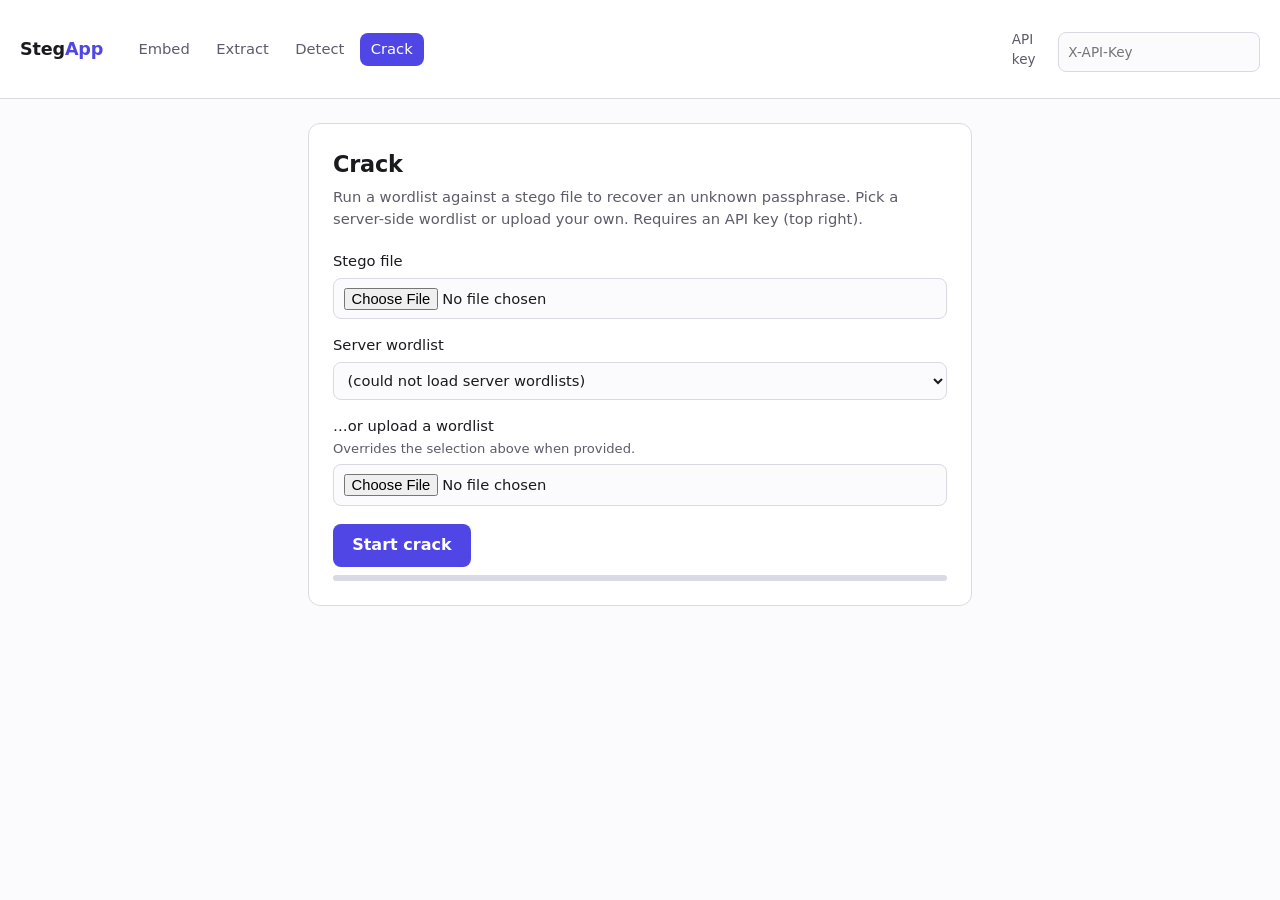
==== crack.html @ 4dad6a73 "StegApp: multi-page steganography GUI with mock API Front end for embed/extract/detect/crack operati" ====
<!doctype html>
<html lang="en"><head>
<meta charset="utf-8"><meta name="viewport" content="width=device-width,initial-scale=1">
<title>Crack — StegApp</title>
<link rel="stylesheet" href="style.css">
</head><body>
<header class="topbar">
  <a class="brand" href="index.html">Steg<span>App</span></a>
  <nav class="ops">
    <a href="embed.html">Embed</a>
    <a href="extract.html">Extract</a>
    <a href="detect.html">Detect</a>
    <a href="crack.html">Crack</a>
  </nav>
  <label class="apikey">API key
    <input type="password" id="apikey" autocomplete="off" placeholder="X-API-Key">
  </label>
</header>
<main>
<section class="panel">
  <h2>Crack</h2>
  <p class="lede">Run a wordlist against a stego file to recover an unknown passphrase.
     Pick a server-side wordlist or upload your own. Requires an API key (top right).</p>
  <form data-endpoint="/api/crack" data-mode="job">
    <label>Stego file
      <input type="file" name="stego" required>
    </label>
    <label>Server wordlist
      <select name="wordlist_name"></select>
    </label>
    <label>…or upload a wordlist
      <span class="hint">Overrides the selection above when provided.</span>
      <input type="file" name="wordlist" accept=".txt,.lst">
    </label>
    <div class="actions">
      <button class="btn">Start crack</button>
      <button type="button" class="btn ghost" data-cancel hidden>Cancel</button>
    </div>
    <div class="bar"><i></i></div>
    <p class="out" role="status"></p>
  </form>
</section>
</main>
<script src="common.js"></script>
</body></html>
---- style.css ----
:root {
  color-scheme: light dark;
  --bg: #fbfbfd;
  --panel: #ffffff;
  --ink: #1a1a1f;
  --muted: #5c5c6a;
  --line: #d9d9e3;
  --accent: #4f46e5;
  --accent-ink: #ffffff;
  --ok: #157f3b;
  --err: #c0362c;
  --radius: 12px;
}
@media (prefers-color-scheme: dark) {
  :root {
    --bg: #0f0f14;
    --panel: #1a1a22;
    --ink: #ececf1;
    --muted: #9a9aab;
    --line: #2d2d3a;
    --accent: #7c74ff;
    --accent-ink: #0f0f14;
  }
}
* { box-sizing: border-box; }
body {
  font-family: system-ui, -apple-system, Segoe UI, sans-serif;
  color: var(--ink);
  background: var(--bg);
  margin: 0;
  line-height: 1.5;
}
.topbar {
  display: flex;
  align-items: center;
  gap: 1rem;
  flex-wrap: wrap;
  padding: .75rem 1.25rem;
  border-bottom: 1px solid var(--line);
  background: var(--panel);
  position: sticky;
  top: 0;
  z-index: 10;
}
.brand {
  font-weight: 700;
  font-size: 1.1rem;
  letter-spacing: -0.01em;
  text-decoration: none;
  color: var(--ink);
  margin-right: .5rem;
}
.brand span { color: var(--accent); }
nav.ops { display: flex; gap: .25rem; flex-wrap: wrap; }
nav.ops a {
  text-decoration: none;
  color: var(--muted);
  padding: .35rem .7rem;
  border-radius: 8px;
  font-size: .92rem;
}
nav.ops a:hover { background: var(--line); color: var(--ink); }
nav.ops a.active { background: var(--accent); color: var(--accent-ink); }
.apikey {
  margin-left: auto;
  display: flex;
  align-items: center;
  gap: .4rem;
  font-size: .85rem;
  color: var(--muted);
}
.apikey input {
  width: 11rem;
  padding: .35rem .5rem;
  border: 1px solid var(--line);
  border-radius: 8px;
  background: var(--bg);
  color: var(--ink);
}
main {
  max-width: 44rem;
  margin: 0 auto;
  padding: 1.5rem 1.25rem 4rem;
}
.hero h1 { font-size: 1.8rem; margin: .5rem 0; letter-spacing: -0.02em; }
.hero p { color: var(--muted); max-width: 34rem; }
.grid {
  display: grid;
  grid-template-columns: repeat(auto-fit, minmax(13rem, 1fr));
  gap: 1rem;
  margin-top: 1.5rem;
}
.card {
  display: block;
  text-decoration: none;
  color: inherit;
  background: var(--panel);
  border: 1px solid var(--line);
  border-radius: var(--radius);
  padding: 1.1rem;
  transition: border-color .15s, transform .15s;
}
.card:hover { border-color: var(--accent); transform: translateY(-2px); }
.card h3 { margin: 0 0 .3rem; font-size: 1.05rem; }
.card h3 .ico { margin-right: .4rem; }
.card p { margin: 0; color: var(--muted); font-size: .9rem; }
.panel {
  background: var(--panel);
  border: 1px solid var(--line);
  border-radius: var(--radius);
  padding: 1.5rem;
}
.panel h2 { margin: 0 0 .25rem; font-size: 1.4rem; letter-spacing: -0.01em; }
.panel .lede { color: var(--muted); margin: 0 0 1.25rem; font-size: .92rem; }
label { display: block; margin: .9rem 0; font-size: .92rem; font-weight: 500; }
label .hint { display: block; font-weight: 400; color: var(--muted); font-size: .82rem; margin-top: .15rem; }
input[type=file], input[type=password], input[type=text], select {
  display: block;
  width: 100%;
  margin-top: .35rem;
  padding: .55rem .6rem;
  border: 1px solid var(--line);
  border-radius: 8px;
  background: var(--bg);
  color: var(--ink);
  font: inherit;
}
.btn {
  padding: .6rem 1.2rem;
  border: none;
  border-radius: 8px;
  background: var(--accent);
  color: var(--accent-ink);
  font: inherit;
  font-weight: 600;
  cursor: pointer;
}
.btn:disabled { opacity: .55; cursor: progress; }
.btn.ghost {
  background: transparent;
  color: var(--muted);
  border: 1px solid var(--line);
}
.actions { display: flex; gap: .6rem; align-items: center; margin-top: 1.1rem; }
.out {
  margin: 1.1rem 0 0;
  padding: .75rem .9rem;
  border-radius: 8px;
  border: 1px solid var(--line);
  background: var(--bg);
  font-size: .92rem;
  min-height: 1.2rem;
  word-break: break-word;
}
.out:empty { display: none; }
.out.ok { border-color: var(--ok); color: var(--ok); }
.out.err { border-color: var(--err); color: var(--err); }
.out.busy { border-color: var(--accent); }
.out a { color: var(--accent); }
.bar { height: 6px; background: var(--line); border-radius: 999px; overflow: hidden; margin-top: .5rem; }
.bar > i { display: block; height: 100%; width: 0; background: var(--accent); transition: width .3s; }
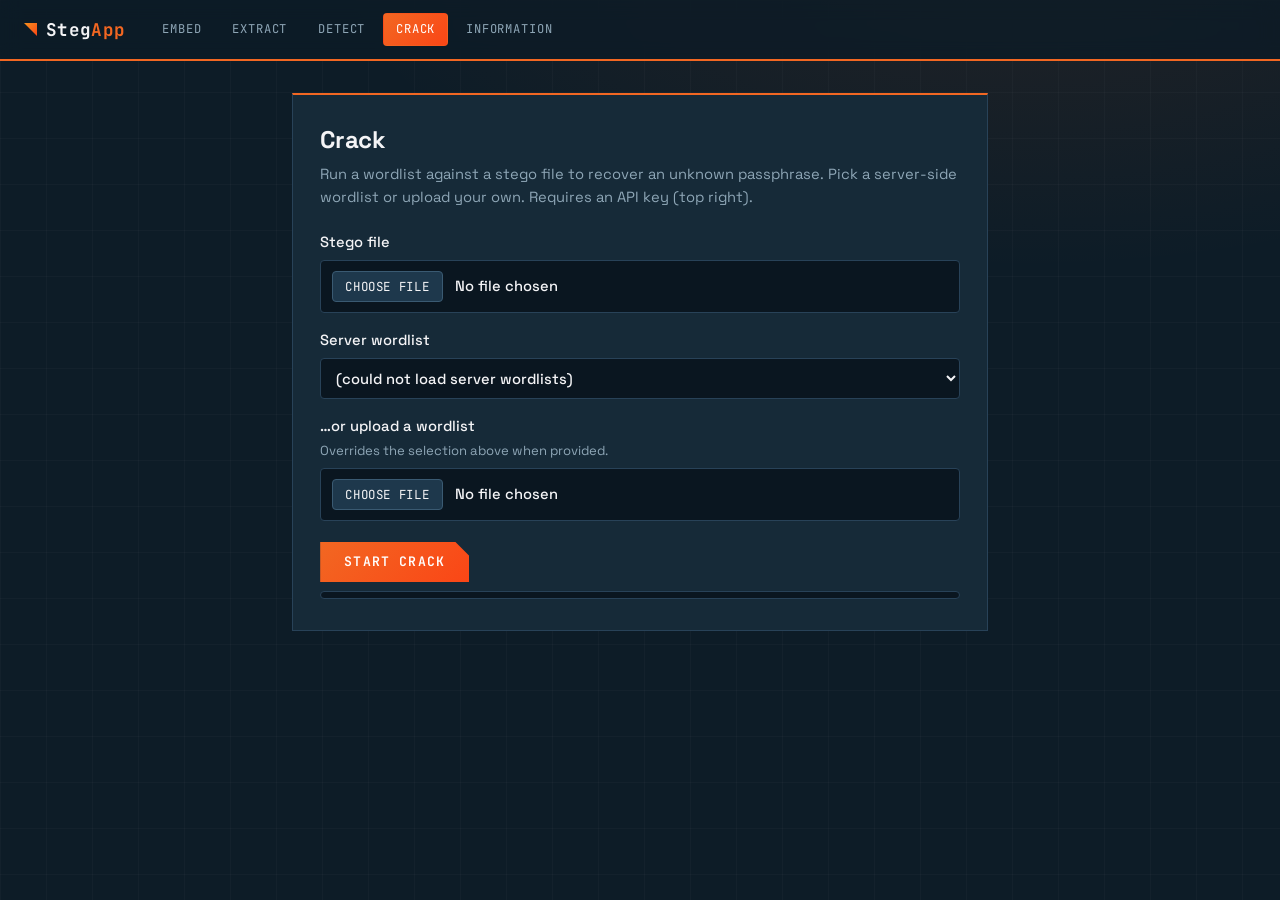
==== commit cc563a74: "Add Information page; homepage content; drop operation emojis - New Information tab holds the Backen" ====
--- a/crack.html
+++ b/crack.html
@@ -11,10 +11,8 @@
     <a href="extract.html">Extract</a>
     <a href="detect.html">Detect</a>
     <a href="crack.html">Crack</a>
+    <a href="info.html">Information</a>
   </nav>
-  <label class="apikey">API key
-    <input type="password" id="apikey" autocomplete="off" placeholder="X-API-Key">
-  </label>
 </header>
 <main>
 <section class="panel">
--- a/style.css
+++ b/style.css
@@ -1,161 +1,415 @@
+/* StegApp — techy, geometric theme in Indiana Tech brand colors
+   (Tech Orange #F26722 / Bold Orange #FA4616 on Indigo Gray #1E384C). */
+@import url('https://fonts.googleapis.com/css2?family=Space+Grotesk:wght@400;500;600;700&family=JetBrains+Mono:wght@400;500;600&display=swap');
+
 :root {
-  color-scheme: light dark;
-  --bg: #fbfbfd;
-  --panel: #ffffff;
-  --ink: #1a1a1f;
-  --muted: #5c5c6a;
-  --line: #d9d9e3;
-  --accent: #4f46e5;
-  --accent-ink: #ffffff;
-  --ok: #157f3b;
-  --err: #c0362c;
-  --radius: 12px;
-}
-@media (prefers-color-scheme: dark) {
-  :root {
-    --bg: #0f0f14;
-    --panel: #1a1a22;
-    --ink: #ececf1;
-    --muted: #9a9aab;
-    --line: #2d2d3a;
-    --accent: #7c74ff;
-    --accent-ink: #0f0f14;
-  }
-}
+  color-scheme: dark;
+
+  /* Surfaces */
+  --bg: #0D1C27;          /* deep indigo-gray */
+  --bg-inset: #0A1620;    /* inputs, console */
+  --panel: #162A38;       /* cards / panels */
+  --panel-2: #1E384C;     /* Indigo Gray — hover/elevated */
+
+  /* Text */
+  --ink: #F4F4F6;         /* Mist */
+  --muted: #8EA6B6;       /* desaturated blue-gray */
+
+  /* Lines */
+  --line: #284258;
+  --line-bright: #3A5A72;
+
+  /* Brand accents */
+  --accent: #F26722;        /* Tech Orange */
+  --accent-bright: #FA4616; /* Bold Orange */
+  --accent-soft: #F7921D;   /* Light Orange */
+  --accent-ink: #0D1C27;
+
+  /* Status */
+  --ok: #35C892;
+  --err: #FF5C57;
+
+  /* Geometry */
+  --radius: 4px;
+  --cut: 14px;            /* angular corner cut on buttons */
+  --font-sans: 'Space Grotesk', system-ui, -apple-system, 'Segoe UI', sans-serif;
+  --font-mono: 'JetBrains Mono', ui-monospace, SFMono-Regular, Menlo, monospace;
+}
+
 * { box-sizing: border-box; }
+
 body {
-  font-family: system-ui, -apple-system, Segoe UI, sans-serif;
-  color: var(--ink);
-  background: var(--bg);
+  font-family: var(--font-sans);
+  color: var(--ink);
   margin: 0;
-  line-height: 1.5;
-}
+  line-height: 1.55;
+  /* faint technical grid over the dark base */
+  background:
+    linear-gradient(rgba(255,255,255,.022) 1px, transparent 1px),
+    linear-gradient(90deg, rgba(255,255,255,.022) 1px, transparent 1px),
+    radial-gradient(1200px 600px at 80% -10%, rgba(242,103,34,.10), transparent 60%),
+    var(--bg);
+  background-size: 46px 46px, 46px 46px, auto, auto;
+  min-height: 100vh;
+}
+
+/* ---- Top bar ---- */
 .topbar {
   display: flex;
   align-items: center;
   gap: 1rem;
   flex-wrap: wrap;
-  padding: .75rem 1.25rem;
-  border-bottom: 1px solid var(--line);
-  background: var(--panel);
+  padding: .8rem 1.5rem;
+  border-bottom: 2px solid var(--accent);
+  background: rgba(13, 28, 39, .82);
+  backdrop-filter: blur(10px);
   position: sticky;
   top: 0;
   z-index: 10;
 }
 .brand {
+  display: inline-flex;
+  align-items: center;
+  font-family: var(--font-mono);
   font-weight: 700;
   font-size: 1.1rem;
-  letter-spacing: -0.01em;
+  letter-spacing: .02em;
   text-decoration: none;
   color: var(--ink);
   margin-right: .5rem;
 }
+.brand::before {               /* geometric brand mark */
+  content: "";
+  width: 13px;
+  height: 13px;
+  margin-right: .55rem;
+  background: linear-gradient(135deg, var(--accent-soft), var(--accent-bright));
+  clip-path: polygon(0 0, 100% 0, 100% 100%);
+}
 .brand span { color: var(--accent); }
-nav.ops { display: flex; gap: .25rem; flex-wrap: wrap; }
+
+nav.ops { display: flex; gap: .3rem; flex-wrap: wrap; }
 nav.ops a {
   text-decoration: none;
   color: var(--muted);
-  padding: .35rem .7rem;
-  border-radius: 8px;
-  font-size: .92rem;
-}
-nav.ops a:hover { background: var(--line); color: var(--ink); }
-nav.ops a.active { background: var(--accent); color: var(--accent-ink); }
-.apikey {
-  margin-left: auto;
+  font-family: var(--font-mono);
+  text-transform: uppercase;
+  letter-spacing: .07em;
+  font-size: .76rem;
+  padding: .4rem .75rem;
+  border-radius: var(--radius);
+  border: 1px solid transparent;
+  transition: color .15s, background .15s, border-color .15s;
+}
+nav.ops a:hover { background: var(--panel-2); color: var(--ink); border-color: var(--line-bright); }
+nav.ops a.active {
+  background: linear-gradient(135deg, var(--accent), var(--accent-bright));
+  color: #fff;
+}
+
+/* Backend URL + API key controls, grouped on the right */
+.apikey, .apibase {
   display: flex;
   align-items: center;
-  gap: .4rem;
-  font-size: .85rem;
-  color: var(--muted);
-}
-.apikey input {
-  width: 11rem;
-  padding: .35rem .5rem;
-  border: 1px solid var(--line);
-  border-radius: 8px;
-  background: var(--bg);
-  color: var(--ink);
-}
+  gap: .45rem;
+  font-family: var(--font-mono);
+  font-size: .72rem;
+  text-transform: uppercase;
+  letter-spacing: .06em;
+  color: var(--muted);
+}
+.apikey input, .apibase input {
+  padding: .4rem .55rem;
+  border: 1px solid var(--line);
+  border-radius: var(--radius);
+  background: var(--bg-inset);
+  color: var(--ink);
+  font-family: var(--font-mono);
+  font-size: .8rem;
+}
+.apikey input { width: 11rem; }
+.apibase input { width: 13rem; }
+.apikey input:focus, .apibase input:focus {
+  outline: none;
+  border-color: var(--accent);
+  box-shadow: 0 0 0 3px rgba(242,103,34,.18);
+}
+.topbar .apibase { margin-left: auto; }
+.topbar .apikey { margin-left: 0; }
+
+/* ---- Layout ---- */
 main {
-  max-width: 44rem;
+  max-width: 46rem;
   margin: 0 auto;
-  padding: 1.5rem 1.25rem 4rem;
-}
-.hero h1 { font-size: 1.8rem; margin: .5rem 0; letter-spacing: -0.02em; }
-.hero p { color: var(--muted); max-width: 34rem; }
+  padding: 2rem 1.25rem 4rem;
+}
+
+/* ---- Hero (home) ---- */
+.hero::before {
+  content: "// STEGANOGRAPHY TOOLKIT";
+  display: block;
+  font-family: var(--font-mono);
+  font-size: .78rem;
+  letter-spacing: .22em;
+  color: var(--accent);
+  margin-bottom: .6rem;
+}
+.hero h1 {
+  font-size: 2.2rem;
+  font-weight: 700;
+  line-height: 1.1;
+  margin: .2rem 0 .6rem;
+  letter-spacing: -0.02em;
+}
+.hero p { color: var(--muted); max-width: 36rem; }
+
+/* ---- Operation grid / cards ---- */
 .grid {
   display: grid;
   grid-template-columns: repeat(auto-fit, minmax(13rem, 1fr));
   gap: 1rem;
-  margin-top: 1.5rem;
+  margin-top: 1.75rem;
 }
 .card {
+  position: relative;
   display: block;
   text-decoration: none;
   color: inherit;
   background: var(--panel);
   border: 1px solid var(--line);
-  border-radius: var(--radius);
-  padding: 1.1rem;
-  transition: border-color .15s, transform .15s;
-}
-.card:hover { border-color: var(--accent); transform: translateY(-2px); }
-.card h3 { margin: 0 0 .3rem; font-size: 1.05rem; }
-.card h3 .ico { margin-right: .4rem; }
+  border-left: 3px solid var(--accent);
+  padding: 1.2rem 1.2rem 1.3rem;
+  overflow: hidden;
+  transition: transform .15s, background .2s, box-shadow .2s, border-color .2s;
+}
+.card::after {                 /* angular accent in the corner */
+  content: "";
+  position: absolute;
+  top: -1px; right: -1px;
+  border-width: 0 22px 22px 0;
+  border-style: solid;
+  border-color: transparent var(--accent) transparent transparent;
+  opacity: .6;
+  transition: opacity .2s;
+}
+.card:hover {
+  transform: translateY(-3px);
+  background: var(--panel-2);
+  box-shadow: 0 12px 30px rgba(0,0,0,.4);
+}
+.card:hover::after { opacity: 1; }
+.card h3 { margin: 0 0 .4rem; font-size: 1.05rem; font-weight: 600; }
+.card h3 .ico { margin-right: .45rem; }
 .card p { margin: 0; color: var(--muted); font-size: .9rem; }
+
+/* ---- Operation panel ---- */
 .panel {
+  position: relative;
   background: var(--panel);
   border: 1px solid var(--line);
-  border-radius: var(--radius);
-  padding: 1.5rem;
-}
-.panel h2 { margin: 0 0 .25rem; font-size: 1.4rem; letter-spacing: -0.01em; }
-.panel .lede { color: var(--muted); margin: 0 0 1.25rem; font-size: .92rem; }
-label { display: block; margin: .9rem 0; font-size: .92rem; font-weight: 500; }
-label .hint { display: block; font-weight: 400; color: var(--muted); font-size: .82rem; margin-top: .15rem; }
-input[type=file], input[type=password], input[type=text], select {
+  border-top: 2px solid var(--accent);
+  padding: 1.6rem 1.7rem 1.9rem;
+}
+.panel h2 {
+  margin: 0 0 .3rem;
+  font-size: 1.5rem;
+  font-weight: 700;
+  letter-spacing: -0.01em;
+}
+.panel .lede { color: var(--muted); margin: 0 0 1.4rem; font-size: .92rem; }
+
+label { display: block; margin: 1rem 0; font-size: .92rem; font-weight: 500; }
+label .hint {
+  display: block;
+  font-weight: 400;
+  color: var(--muted);
+  font-size: .82rem;
+  margin-top: .2rem;
+}
+
+input[type=file], input[type=password], input[type=text], input[type=url], select {
   display: block;
   width: 100%;
-  margin-top: .35rem;
-  padding: .55rem .6rem;
-  border: 1px solid var(--line);
-  border-radius: 8px;
-  background: var(--bg);
+  margin-top: .4rem;
+  padding: .6rem .65rem;
+  border: 1px solid var(--line);
+  border-radius: var(--radius);
+  background: var(--bg-inset);
   color: var(--ink);
   font: inherit;
-}
+  transition: border-color .15s, box-shadow .15s;
+}
+input[type=file]:focus, input[type=password]:focus, input[type=text]:focus,
+input[type=url]:focus, select:focus {
+  outline: none;
+  border-color: var(--accent);
+  box-shadow: 0 0 0 3px rgba(242,103,34,.18);
+}
+input[type=file]::file-selector-button {
+  margin-right: .75rem;
+  padding: .4rem .8rem;
+  border: 1px solid var(--line-bright);
+  border-radius: var(--radius);
+  background: var(--panel-2);
+  color: var(--ink);
+  font-family: var(--font-mono);
+  font-size: .78rem;
+  text-transform: uppercase;
+  letter-spacing: .05em;
+  cursor: pointer;
+  transition: background .15s, border-color .15s;
+}
+input[type=file]::file-selector-button:hover {
+  background: var(--line-bright);
+  border-color: var(--accent);
+}
+
+/* ---- Buttons: geometric, cut-corner ---- */
 .btn {
-  padding: .6rem 1.2rem;
+  padding: .72rem 1.5rem;
   border: none;
-  border-radius: 8px;
-  background: var(--accent);
-  color: var(--accent-ink);
-  font: inherit;
+  border-radius: 0;
+  clip-path: polygon(0 0, calc(100% - var(--cut)) 0, 100% var(--cut), 100% 100%, 0 100%);
+  background: linear-gradient(135deg, var(--accent) 0%, var(--accent-bright) 100%);
+  color: #fff;
+  font-family: var(--font-mono);
   font-weight: 600;
+  font-size: .82rem;
+  letter-spacing: .09em;
+  text-transform: uppercase;
   cursor: pointer;
-}
-.btn:disabled { opacity: .55; cursor: progress; }
+  transition: transform .12s, box-shadow .2s, filter .2s;
+}
+.btn:hover:not(:disabled) {
+  transform: translateY(-2px);
+  box-shadow: 0 8px 20px rgba(242,103,34,.38);
+  filter: brightness(1.08);
+}
+.btn:active:not(:disabled) { transform: translateY(0); }
+.btn:disabled { opacity: .5; cursor: progress; }
 .btn.ghost {
   background: transparent;
-  color: var(--muted);
-  border: 1px solid var(--line);
-}
-.actions { display: flex; gap: .6rem; align-items: center; margin-top: 1.1rem; }
+  color: var(--accent-soft);
+  box-shadow: inset 0 0 0 1.5px var(--line-bright);
+}
+.btn.ghost:hover:not(:disabled) {
+  color: var(--ink);
+  box-shadow: inset 0 0 0 1.5px var(--accent);
+  filter: none;
+}
+.actions { display: flex; gap: .7rem; align-items: center; margin-top: 1.3rem; }
+
+/* ---- Output console ---- */
 .out {
-  margin: 1.1rem 0 0;
-  padding: .75rem .9rem;
-  border-radius: 8px;
-  border: 1px solid var(--line);
-  background: var(--bg);
-  font-size: .92rem;
+  margin: 1.2rem 0 0;
+  padding: .85rem 1rem;
+  border: 1px solid var(--line);
+  border-left: 3px solid var(--line-bright);
+  border-radius: var(--radius);
+  background: var(--bg-inset);
+  font-family: var(--font-mono);
+  font-size: .85rem;
   min-height: 1.2rem;
   word-break: break-word;
 }
 .out:empty { display: none; }
-.out.ok { border-color: var(--ok); color: var(--ok); }
-.out.err { border-color: var(--err); color: var(--err); }
-.out.busy { border-color: var(--accent); }
-.out a { color: var(--accent); }
-.bar { height: 6px; background: var(--line); border-radius: 999px; overflow: hidden; margin-top: .5rem; }
-.bar > i { display: block; height: 100%; width: 0; background: var(--accent); transition: width .3s; }
+.out.ok   { border-left-color: var(--ok);  color: var(--ok); }
+.out.err  { border-left-color: var(--err); color: var(--err); }
+.out.busy { border-left-color: var(--accent); color: var(--accent-soft); }
+.out a { color: var(--accent-soft); }
+
+/* ---- Progress bar ---- */
+.bar {
+  height: 8px;
+  background: var(--bg-inset);
+  border: 1px solid var(--line);
+  border-radius: 999px;
+  overflow: hidden;
+  margin-top: .6rem;
+}
+.bar > i {
+  display: block;
+  height: 100%;
+  width: 0;
+  background: linear-gradient(90deg, var(--accent), var(--accent-soft));
+  box-shadow: 0 0 12px rgba(242,103,34,.6);
+  transition: width .3s ease;
+}
+
+/* ---- Connection status (Information page) ---- */
+.status {
+  font-family: var(--font-mono);
+  font-size: .85rem;
+  padding: .7rem 1rem;
+  margin: 0 0 1.3rem;
+  border: 1px solid var(--line);
+  border-left: 3px solid var(--line-bright);
+  border-radius: var(--radius);
+  background: var(--bg-inset);
+  color: var(--muted);
+}
+.status::before { content: "● "; }
+.status.ok   { border-left-color: var(--ok);  color: var(--ok); }
+.status.warn { border-left-color: var(--accent-soft); color: var(--accent-soft); }
+.status.err  { border-left-color: var(--err); color: var(--err); }
+.status.checking { border-left-color: var(--accent); color: var(--accent-soft); }
+
+.note {
+  margin: 1.2rem 0 0;
+  font-size: .86rem;
+  color: var(--muted);
+}
+.note a { color: var(--accent-soft); }
+
+.facts { margin: .4rem 0 0; padding-left: 1.1rem; color: var(--muted); font-size: .92rem; }
+.facts li { margin: .5rem 0; }
+.facts b { color: var(--ink); font-family: var(--font-mono); }
+
+/* ---- Homepage info sections ---- */
+.info-block { margin-top: 2.5rem; }
+.info-block > h2 {
+  font-size: 1.3rem;
+  font-weight: 700;
+  letter-spacing: -0.01em;
+  margin: 0 0 .7rem;
+  padding-left: .7rem;
+  border-left: 3px solid var(--accent);
+}
+.info-block p { color: var(--muted); max-width: 42rem; }
+.info-block p b { color: var(--ink); }
+.info-block .mono { font-family: var(--font-mono); color: var(--accent-soft); font-size: .92em; }
+
+.use-grid {
+  display: grid;
+  grid-template-columns: repeat(auto-fit, minmax(13rem, 1fr));
+  gap: 1rem;
+  margin-top: 1rem;
+}
+.use {
+  background: var(--panel);
+  border: 1px solid var(--line);
+  border-top: 2px solid var(--accent);
+  padding: 1rem 1.1rem 1.1rem;
+}
+.use h4 {
+  margin: 0 0 .35rem;
+  font-size: .98rem;
+  font-weight: 600;
+}
+.use p { margin: 0; color: var(--muted); font-size: .88rem; }
+
+.steps {
+  margin: .4rem 0 0;
+  padding-left: 1.3rem;
+  color: var(--muted);
+  font-size: .95rem;
+}
+.steps li { margin: .5rem 0; }
+.steps b { color: var(--ink); }
+
+@media (max-width: 520px) {
+  .topbar { padding: .7rem 1rem; }
+  .topbar .apibase, .topbar .apikey { margin-left: 0; }
+  main { padding: 1.5rem 1rem 3rem; }
+  .hero h1 { font-size: 1.8rem; }
+}
